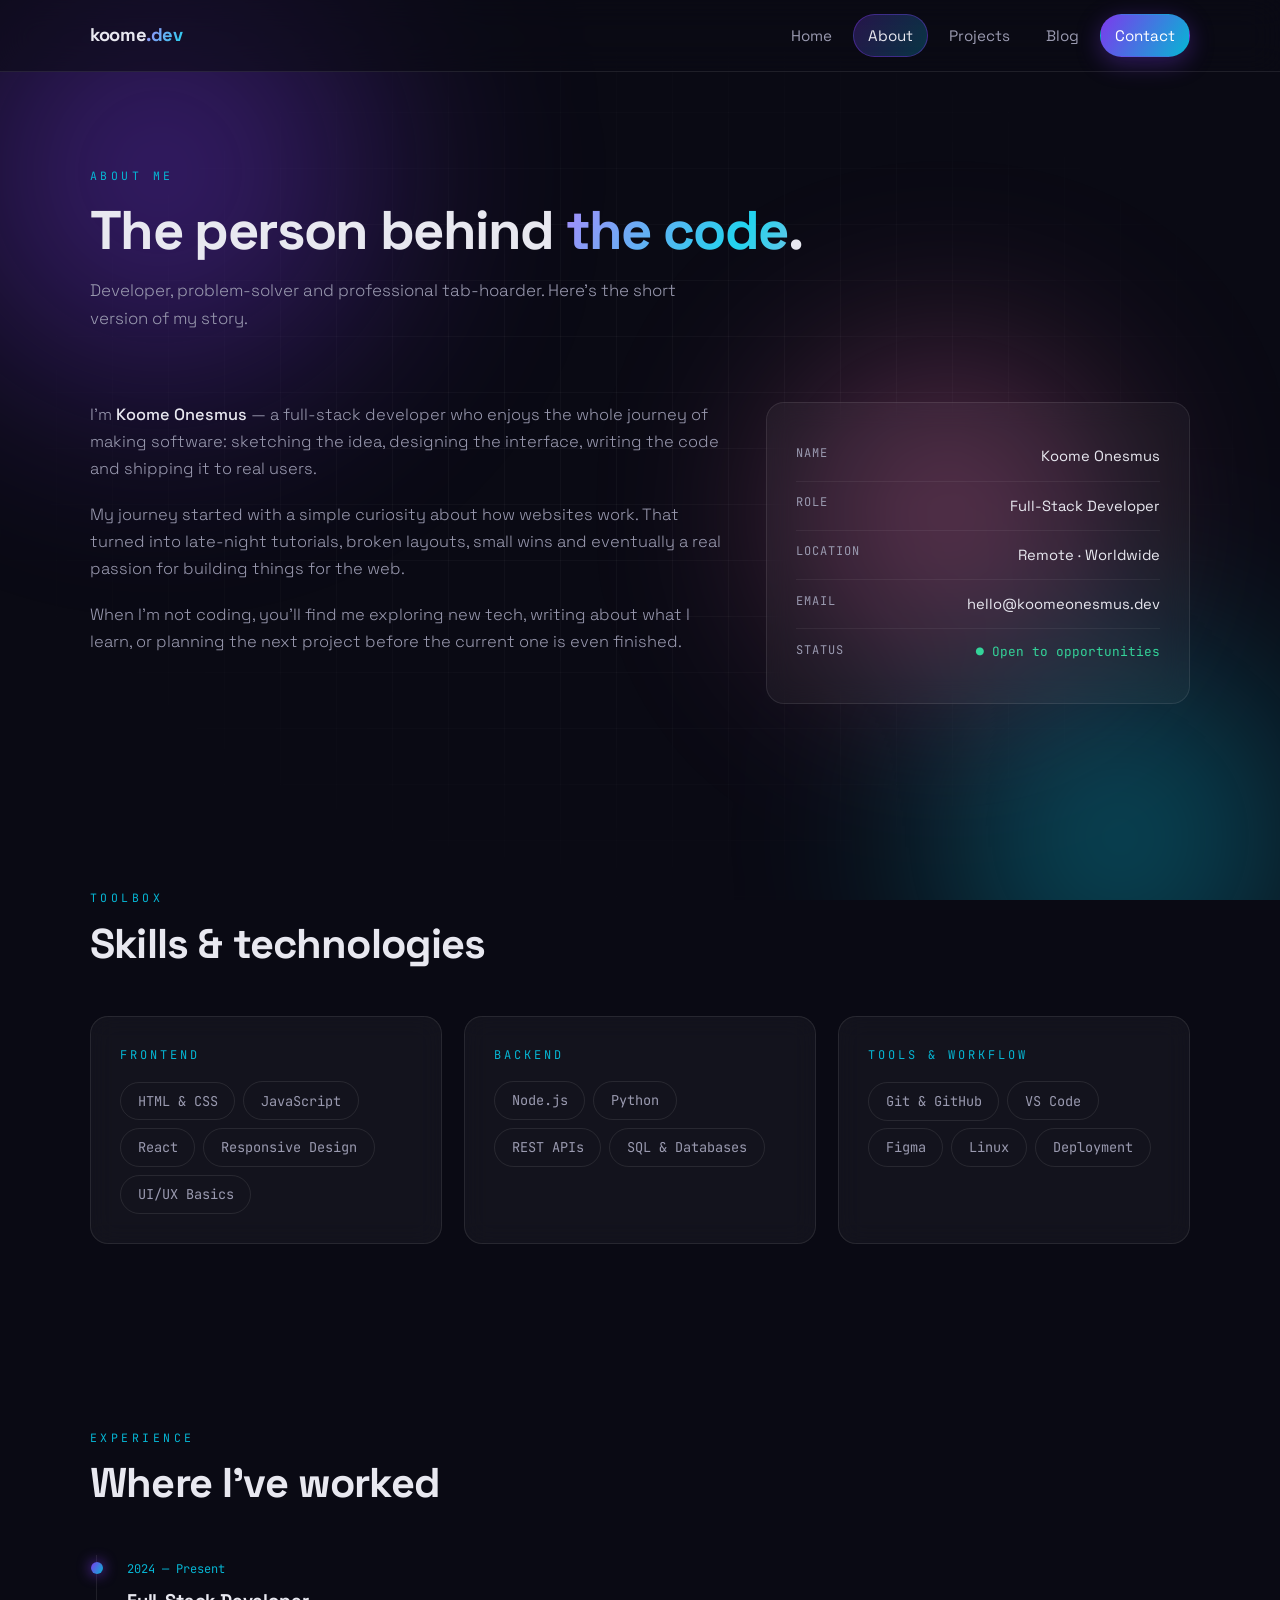
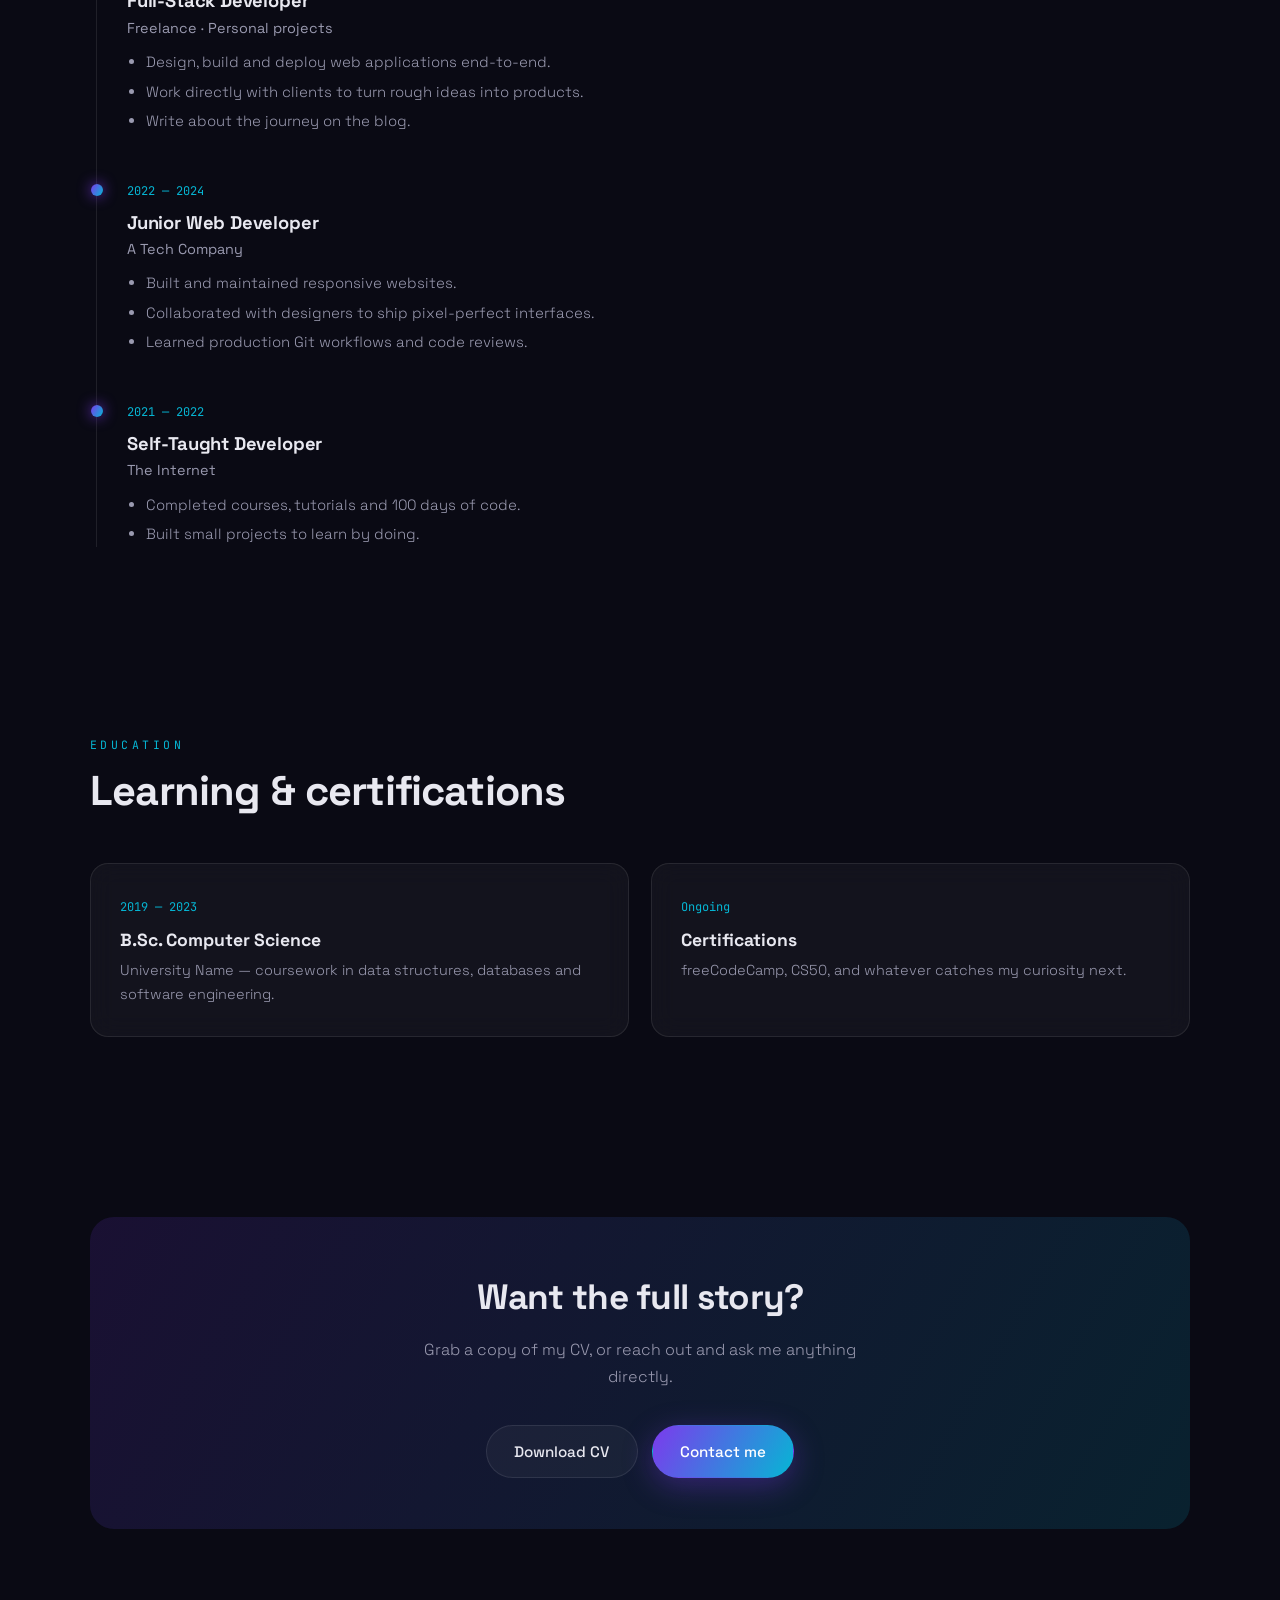
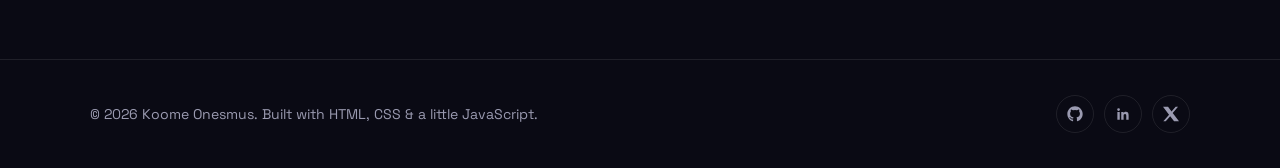
==== about.html @ 8b4f364a "add portfolio site: home, about/cv, projects, blog, contact" ====
<!DOCTYPE html>
<html lang="en">
<head>
  <meta charset="UTF-8">
  <meta name="viewport" content="width=device-width, initial-scale=1.0">
  <title>About — Koome Onesmus</title>
  <meta name="description" content="About Koome Onesmus — bio, skills, experience and education.">
  <link rel="icon" href="data:image/svg+xml,<svg xmlns='http://www.w3.org/2000/svg' viewBox='0 0 100 100'><defs><linearGradient id='g' x1='0' y1='0' x2='1' y2='1'><stop offset='0' stop-color='%237c3aed'/><stop offset='1' stop-color='%2306b6d4'/></linearGradient></defs><rect width='100' height='100' rx='22' fill='url(%23g)'/><text x='50' y='68' font-size='52' font-family='monospace' font-weight='bold' text-anchor='middle' fill='white'>K</text></svg>">
  <link rel="preconnect" href="https://fonts.googleapis.com">
  <link rel="preconnect" href="https://fonts.gstatic.com" crossorigin>
  <link href="https://fonts.googleapis.com/css2?family=Space+Grotesk:wght@300;500;700&family=JetBrains+Mono:wght@400;700&display=swap" rel="stylesheet">
  <link rel="stylesheet" href="css/style.css">
</head>
<body>

  <div class="scroll-progress" id="scrollProgress"></div>

  <div class="bg-decor">
    <div class="blob b1"></div>
    <div class="blob b2"></div>
    <div class="blob b3"></div>
    <div class="grid-overlay"></div>
  </div>

  <header class="site-nav">
    <div class="nav-inner">
      <a href="index.html" class="logo">koome<span>.dev</span></a>
      <nav class="nav-links" id="navLinks">
        <a href="index.html">Home</a>
        <a href="about.html">About</a>
        <a href="projects.html">Projects</a>
        <a href="blog.html">Blog</a>
        <a href="contact.html" class="nav-cta">Contact</a>
      </nav>
      <button class="nav-toggle" id="navToggle" aria-label="Toggle menu">
        <span></span><span></span><span></span>
      </button>
    </div>
  </header>

  <main>

    <section class="page-hero">
      <div class="container">
        <span class="kicker">About me</span>
        <h1>The person behind <span class="gradient-text">the code</span>.</h1>
        <p>Developer, problem-solver and professional tab-hoarder. Here's the short version of my story.</p>
      </div>
    </section>

    <!-- BIO + QUICK FACTS -->
    <section class="section" style="padding-top: 40px;">
      <div class="container">
        <div class="about-grid">
          <div class="about-bio reveal">
            <!-- EDIT: replace with your own story -->
            <p>I'm <strong>Koome Onesmus</strong> — a full-stack developer who enjoys the whole journey of making software: sketching the idea, designing the interface, writing the code and shipping it to real users.</p>
            <p>My journey started with a simple curiosity about how websites work. That turned into late-night tutorials, broken layouts, small wins and eventually a real passion for building things for the web.</p>
            <p>When I'm not coding, you'll find me exploring new tech, writing about what I learn, or planning the next project before the current one is even finished.</p>
          </div>
          <div class="card reveal">
            <!-- EDIT: update your quick facts -->
            <ul class="facts">
              <li><span class="label">Name</span><span class="value">Koome Onesmus</span></li>
              <li><span class="label">Role</span><span class="value">Full-Stack Developer</span></li>
              <li><span class="label">Location</span><span class="value">Remote · Worldwide</span></li>
              <li><span class="label">Email</span><span class="value">hello@koomeonesmus.dev</span></li>
              <li><span class="label">Status</span><span class="value status">● Open to opportunities</span></li>
            </ul>
          </div>
        </div>
      </div>
    </section>

    <!-- SKILLS -->
    <section class="section">
      <div class="container">
        <div class="section-head reveal">
          <span class="kicker">Toolbox</span>
          <h2>Skills &amp; technologies</h2>
        </div>
        <!-- EDIT: adjust to your real stack -->
        <div class="card-grid">
          <div class="card reveal">
            <div class="skill-group">
              <h3>Frontend</h3>
              <div class="chip-row">
                <span class="chip chip-lg">HTML &amp; CSS</span>
                <span class="chip chip-lg">JavaScript</span>
                <span class="chip chip-lg">React</span>
                <span class="chip chip-lg">Responsive Design</span>
                <span class="chip chip-lg">UI/UX Basics</span>
              </div>
            </div>
          </div>
          <div class="card reveal">
            <div class="skill-group">
              <h3>Backend</h3>
              <div class="chip-row">
                <span class="chip chip-lg">Node.js</span>
                <span class="chip chip-lg">Python</span>
                <span class="chip chip-lg">REST APIs</span>
                <span class="chip chip-lg">SQL &amp; Databases</span>
              </div>
            </div>
          </div>
          <div class="card reveal">
            <div class="skill-group">
              <h3>Tools &amp; Workflow</h3>
              <div class="chip-row">
                <span class="chip chip-lg">Git &amp; GitHub</span>
                <span class="chip chip-lg">VS Code</span>
                <span class="chip chip-lg">Figma</span>
                <span class="chip chip-lg">Linux</span>
                <span class="chip chip-lg">Deployment</span>
              </div>
            </div>
          </div>
        </div>
      </div>
    </section>

    <!-- EXPERIENCE -->
    <section class="section">
      <div class="container">
        <div class="section-head reveal">
          <span class="kicker">Experience</span>
          <h2>Where I've worked</h2>
        </div>
        <!-- EDIT: replace with your real roles, dates and wins -->
        <div class="timeline reveal">
          <div class="timeline-item">
            <time>2024 — Present</time>
            <h3>Full-Stack Developer</h3>
            <p class="place">Freelance · Personal projects</p>
            <ul>
              <li>Design, build and deploy web applications end-to-end.</li>
              <li>Work directly with clients to turn rough ideas into products.</li>
              <li>Write about the journey on the blog.</li>
            </ul>
          </div>
          <div class="timeline-item">
            <time>2022 — 2024</time>
            <h3>Junior Web Developer</h3>
            <p class="place">A Tech Company</p>
            <ul>
              <li>Built and maintained responsive websites.</li>
              <li>Collaborated with designers to ship pixel-perfect interfaces.</li>
              <li>Learned production Git workflows and code reviews.</li>
            </ul>
          </div>
          <div class="timeline-item">
            <time>2021 — 2022</time>
            <h3>Self-Taught Developer</h3>
            <p class="place">The Internet</p>
            <ul>
              <li>Completed courses, tutorials and 100 days of code.</li>
              <li>Built small projects to learn by doing.</li>
            </ul>
          </div>
        </div>
      </div>
    </section>

    <!-- EDUCATION -->
    <section class="section">
      <div class="container">
        <div class="section-head reveal">
          <span class="kicker">Education</span>
          <h2>Learning &amp; certifications</h2>
        </div>
        <!-- EDIT: your real degrees and certificates -->
        <div class="edu-grid">
          <div class="card edu-card reveal">
            <time>2019 — 2023</time>
            <h3>B.Sc. Computer Science</h3>
            <p>University Name — coursework in data structures, databases and software engineering.</p>
          </div>
          <div class="card edu-card reveal">
            <time>Ongoing</time>
            <h3>Certifications</h3>
            <p>freeCodeCamp, CS50, and whatever catches my curiosity next.</p>
          </div>
        </div>
      </div>
    </section>

    <!-- CTA -->
    <section class="section">
      <div class="container">
        <div class="cta-card reveal">
          <h2>Want the full story?</h2>
          <p>Grab a copy of my CV, or reach out and ask me anything directly.</p>
          <div class="hero-cta" style="justify-content: center;">
            <!-- EDIT: link your real CV file here, e.g. href="cv.pdf" -->
            <a href="#" class="btn btn-ghost">Download CV</a>
            <a href="contact.html" class="btn btn-primary">Contact me</a>
          </div>
        </div>
      </div>
    </section>

  </main>

  <footer class="site-footer">
    <div class="container footer-inner">
      <p>© <span id="year">2026</span> Koome Onesmus. Built with HTML, CSS &amp; a little JavaScript.</p>
      <!-- EDIT: replace # with your real profile links -->
      <div class="socials">
        <a href="#" aria-label="GitHub"><svg viewBox="0 0 24 24"><path d="M12 .5C5.65.5.5 5.65.5 12c0 5.08 3.29 9.39 7.86 10.91.58.11.79-.25.79-.56 0-.27-.01-1.17-.02-2.12-3.2.7-3.87-1.36-3.87-1.36-.52-1.33-1.28-1.68-1.28-1.68-1.04-.71.08-.7.08-.7 1.15.08 1.76 1.19 1.76 1.19 1.03 1.75 2.69 1.25 3.34.95.1-.75.4-1.25.72-1.54-2.55-.29-5.23-1.28-5.23-5.68 0-1.26.45-2.28 1.19-3.09-.12-.29-.52-1.46.11-3.05 0 0 .97-.31 3.18 1.18a11 11 0 0 1 5.79 0c2.2-1.49 3.17-1.18 3.17-1.18.63 1.59.23 2.76.11 3.05.74.81 1.19 1.83 1.19 3.09 0 4.41-2.69 5.38-5.25 5.67.41.35.77 1.04.77 2.1 0 1.52-.01 2.74-.01 3.11 0 .3.2.67.8.55C20.21 21.39 23.5 17.08 23.5 12 23.5 5.65 18.35.5 12 .5z"/></svg></a>
        <a href="#" aria-label="LinkedIn"><svg viewBox="0 0 24 24"><path d="M20.45 20.45h-3.55v-5.57c0-1.33-.03-3.04-1.85-3.04-1.85 0-2.14 1.45-2.14 2.94v5.67H9.36V9h3.41v1.56h.05c.47-.9 1.63-1.85 3.36-1.85 3.59 0 4.25 2.36 4.25 5.43v6.31zM5.34 7.43a2.06 2.06 0 1 1 0-4.12 2.06 2.06 0 0 1 0 4.12zM7.12 20.45H3.56V9h3.56v11.45z"/></svg></a>
        <a href="#" aria-label="X (Twitter)"><svg viewBox="0 0 24 24"><path d="M18.9 1.15h3.68l-8.04 9.19L24 22.85h-7.41l-5.8-7.58-6.64 7.58H.47l8.6-9.83L0 1.15h7.59l5.24 6.93 6.07-6.93z"/></svg></a>
      </div>
    </div>
  </footer>

  <script src="js/main.js"></script>
</body>
</html>
---- css/style.css ----
/* ============================================================
   Koome Onesmus — Portfolio
   Dark & modern design system: aurora background, glass cards
   ============================================================ */

:root {
  --bg: #0a0a14;
  --bg-soft: #10101d;
  --surface: rgba(255, 255, 255, 0.04);
  --border: rgba(255, 255, 255, 0.09);
  --accent-1: #7c3aed;
  --accent-2: #06b6d4;
  --accent-3: #f472b6;
  --text: #e8e8f0;
  --muted: #9a9ab0;
  --nav-h: 72px;
  --radius: 18px;
  --font-body: 'Space Grotesk', sans-serif;
  --font-mono: 'JetBrains Mono', monospace;
}

* { margin: 0; padding: 0; box-sizing: border-box; }

html { scroll-behavior: smooth; }

body {
  background: var(--bg);
  color: var(--text);
  font-family: var(--font-body);
  line-height: 1.65;
  overflow-x: hidden;
  min-height: 100vh;
}

img { max-width: 100%; display: block; }
a { color: inherit; text-decoration: none; }
ul { list-style: none; }

.container { width: min(1100px, 92%); margin-inline: auto; }
.section { padding: 90px 0; }
.hidden { display: none !important; }

/* ---------- Background decorations ---------- */

.bg-decor {
  position: fixed;
  inset: 0;
  z-index: -1;
  overflow: hidden;
  pointer-events: none;
}

.blob {
  position: absolute;
  border-radius: 50%;
  filter: blur(90px);
  opacity: 0.5;
  animation: drift 20s ease-in-out infinite alternate;
}
.b1 {
  width: 55vmax; height: 55vmax;
  top: -20%; left: -15%;
  background: radial-gradient(circle, var(--accent-1), transparent 65%);
}
.b2 {
  width: 45vmax; height: 45vmax;
  bottom: -25%; right: -10%;
  background: radial-gradient(circle, var(--accent-2), transparent 65%);
  animation-delay: -6s;
  animation-duration: 24s;
}
.b3 {
  width: 38vmax; height: 38vmax;
  top: 30%; left: 55%;
  background: radial-gradient(circle, var(--accent-3), transparent 65%);
  animation-delay: -12s;
  animation-duration: 28s;
}

@keyframes drift {
  from { transform: translate(0, 0) scale(1) rotate(0deg); }
  to   { transform: translate(8vmax, -6vmax) scale(1.25) rotate(40deg); }
}

.grid-overlay {
  position: absolute;
  inset: 0;
  background-image:
    linear-gradient(rgba(255, 255, 255, 0.03) 1px, transparent 1px),
    linear-gradient(90deg, rgba(255, 255, 255, 0.03) 1px, transparent 1px);
  background-size: 56px 56px;
  mask-image: radial-gradient(ellipse at center, black 25%, transparent 75%);
  -webkit-mask-image: radial-gradient(ellipse at center, black 25%, transparent 75%);
}

/* ---------- Scroll progress bar ---------- */

.scroll-progress {
  position: fixed;
  top: 0; left: 0;
  height: 3px;
  width: 0%;
  background: linear-gradient(90deg, var(--accent-1), var(--accent-2), var(--accent-3));
  z-index: 1000;
}

/* ---------- Navigation ---------- */

.site-nav {
  position: fixed;
  top: 0; left: 0; right: 0;
  height: var(--nav-h);
  z-index: 900;
  background: rgba(10, 10, 20, 0.6);
  backdrop-filter: blur(16px);
  -webkit-backdrop-filter: blur(16px);
  border-bottom: 1px solid var(--border);
}

.nav-inner {
  height: 100%;
  display: flex;
  align-items: center;
  justify-content: space-between;
  width: min(1100px, 92%);
  margin-inline: auto;
}

.logo {
  font-weight: 700;
  font-size: 1.15rem;
  letter-spacing: -0.02em;
}
.logo span {
  background: linear-gradient(120deg, #a78bfa, #22d3ee);
  -webkit-background-clip: text;
  background-clip: text;
  color: transparent;
}

.nav-links { display: flex; gap: 6px; align-items: center; }

.nav-links a {
  padding: 8px 14px;
  border-radius: 999px;
  color: var(--muted);
  font-size: 0.95rem;
  transition: color 0.25s, background 0.25s, border-color 0.25s;
  border: 1px solid transparent;
}
.nav-links a:hover {
  color: var(--text);
  background: rgba(255, 255, 255, 0.06);
}
.nav-links a.active {
  color: var(--text);
  background: linear-gradient(120deg, rgba(124, 58, 237, 0.25), rgba(6, 182, 212, 0.25));
  border-color: rgba(124, 58, 237, 0.4);
}
.nav-links a.nav-cta {
  color: #fff;
  background: linear-gradient(120deg, var(--accent-1), var(--accent-2));
  box-shadow: 0 6px 24px rgba(124, 58, 237, 0.35);
}
.nav-links a.nav-cta:hover { transform: translateY(-1px); }

.nav-toggle {
  display: none;
  flex-direction: column;
  gap: 5px;
  background: none;
  border: none;
  cursor: pointer;
  padding: 8px;
}
.nav-toggle span {
  width: 22px;
  height: 2px;
  background: var(--text);
  border-radius: 2px;
  transition: transform 0.3s, opacity 0.3s;
}
.nav-toggle.open span:nth-child(1) { transform: translateY(7px) rotate(45deg); }
.nav-toggle.open span:nth-child(2) { opacity: 0; }
.nav-toggle.open span:nth-child(3) { transform: translateY(-7px) rotate(-45deg); }

/* ---------- Typography helpers ---------- */

.kicker {
  font-family: var(--font-mono);
  font-size: 0.72rem;
  letter-spacing: 0.3em;
  text-transform: uppercase;
  color: var(--accent-2);
}

.gradient-text {
  background: linear-gradient(120deg, #a78bfa, #22d3ee, #f9a8d4, #a78bfa);
  background-size: 250% auto;
  -webkit-background-clip: text;
  background-clip: text;
  color: transparent;
  animation: shine 6s linear infinite;
}

@keyframes shine {
  to { background-position: 250% center; }
}

.cursor {
  display: inline-block;
  width: 0.55ch;
  color: var(--accent-2);
  animation: blink 1s step-end infinite;
}

@keyframes blink { 50% { opacity: 0; } }

.section-head { margin-bottom: 48px; }
.section-head .kicker { display: inline-block; margin-bottom: 0.8rem; }
.section-head h2 {
  font-size: clamp(1.8rem, 4vw, 2.6rem);
  letter-spacing: -0.02em;
  line-height: 1.15;
}
.section-head p {
  color: var(--muted);
  max-width: 640px;
  margin-top: 0.6rem;
  font-weight: 300;
}
.section-head.row {
  display: flex;
  align-items: flex-end;
  justify-content: space-between;
  gap: 1rem;
  flex-wrap: wrap;
}
.view-all {
  font-family: var(--font-mono);
  font-size: 0.85rem;
  color: var(--accent-2);
  transition: color 0.25s;
}
.view-all:hover { color: var(--text); }

/* ---------- Buttons ---------- */

.btn {
  display: inline-flex;
  align-items: center;
  gap: 0.5rem;
  padding: 0.8rem 1.7rem;
  border-radius: 999px;
  font-family: var(--font-body);
  font-weight: 500;
  font-size: 0.95rem;
  border: 1px solid transparent;
  cursor: pointer;
  transition: transform 0.25s, box-shadow 0.25s, border-color 0.25s;
}
.btn-primary {
  background: linear-gradient(120deg, var(--accent-1), var(--accent-2));
  color: #fff;
  box-shadow: 0 8px 30px rgba(124, 58, 237, 0.35);
}
.btn-primary:hover {
  transform: translateY(-2px);
  box-shadow: 0 12px 40px rgba(6, 182, 212, 0.4);
}
.btn-ghost {
  border-color: var(--border);
  color: var(--text);
  background: var(--surface);
}
.btn-ghost:hover {
  border-color: rgba(124, 58, 237, 0.5);
  transform: translateY(-2px);
}

/* ---------- Cards & grids ---------- */

.card {
  background: var(--surface);
  border: 1px solid var(--border);
  border-radius: var(--radius);
  padding: 1.8rem;
  backdrop-filter: blur(12px);
  -webkit-backdrop-filter: blur(12px);
  transition: transform 0.35s, border-color 0.35s, box-shadow 0.35s;
}
.card:hover {
  transform: translateY(-6px);
  border-color: rgba(124, 58, 237, 0.45);
  box-shadow: 0 20px 60px rgba(0, 0, 0, 0.45);
}

.card-grid {
  display: grid;
  grid-template-columns: repeat(auto-fit, minmax(280px, 1fr));
  gap: 22px;
}

.chip {
  font-family: var(--font-mono);
  font-size: 0.7rem;
  padding: 4px 11px;
  border-radius: 999px;
  border: 1px solid var(--border);
  color: var(--muted);
  white-space: nowrap;
}

/* ---------- Hero (home) ---------- */

.hero {
  min-height: 100vh;
  display: flex;
  align-items: center;
  padding-top: calc(var(--nav-h) + 20px);
  position: relative;
}

.hero-badge {
  display: inline-block;
  font-family: var(--font-mono);
  font-size: 0.72rem;
  letter-spacing: 0.25em;
  text-transform: uppercase;
  color: var(--accent-2);
  border: 1px solid rgba(6, 182, 212, 0.35);
  border-radius: 999px;
  padding: 0.45rem 1.2rem;
  margin-bottom: 1.6rem;
}

.hero h1 {
  font-size: clamp(2.6rem, 7vw, 4.6rem);
  line-height: 1.06;
  letter-spacing: -0.03em;
  font-weight: 700;
}

.type-line {
  font-size: clamp(1.4rem, 3.5vw, 2.1rem);
  font-weight: 500;
  margin-top: 0.6rem;
  min-height: 1.4em;
}

.hero .lead {
  color: var(--muted);
  font-size: clamp(1.05rem, 2vw, 1.25rem);
  font-weight: 300;
  max-width: 580px;
  margin-top: 1.2rem;
}

.hero-cta {
  display: flex;
  gap: 14px;
  margin-top: 2.2rem;
  flex-wrap: wrap;
}

.hero-stats {
  display: flex;
  gap: 2.8rem;
  margin-top: 3.4rem;
  flex-wrap: wrap;
}
.stat b {
  display: block;
  font-size: 1.7rem;
  letter-spacing: -0.02em;
  background: linear-gradient(120deg, #a78bfa, #22d3ee);
  -webkit-background-clip: text;
  background-clip: text;
  color: transparent;
}
.stat span {
  color: var(--muted);
  font-size: 0.85rem;
}

/* ---------- Page hero (subpages) ---------- */

.page-hero {
  padding: calc(var(--nav-h) + 90px) 0 30px;
}
.page-hero h1 {
  font-size: clamp(2.2rem, 5.5vw, 3.4rem);
  letter-spacing: -0.03em;
  line-height: 1.1;
  margin-top: 0.8rem;
}
.page-hero p {
  color: var(--muted);
  font-weight: 300;
  max-width: 620px;
  margin-top: 1rem;
  font-size: 1.05rem;
}

/* ---------- Project cards ---------- */

.project-thumb {
  height: 150px;
  border-radius: 12px;
  border: 1px solid var(--border);
  display: flex;
  align-items: center;
  justify-content: center;
  font-family: var(--font-mono);
  font-size: 2.6rem;
  font-weight: 700;
  color: rgba(255, 255, 255, 0.92);
  margin-bottom: 1.3rem;
}
.t1 { background: linear-gradient(135deg, rgba(124, 58, 237, 0.35), rgba(6, 182, 212, 0.25)); }
.t2 { background: linear-gradient(135deg, rgba(6, 182, 212, 0.35), rgba(244, 114, 182, 0.25)); }
.t3 { background: linear-gradient(135deg, rgba(244, 114, 182, 0.35), rgba(124, 58, 237, 0.25)); }
.t4 { background: linear-gradient(135deg, rgba(34, 211, 238, 0.3), rgba(124, 58, 237, 0.3)); }
.t5 { background: linear-gradient(135deg, rgba(167, 139, 250, 0.35), rgba(6, 182, 212, 0.25)); }
.t6 { background: linear-gradient(135deg, rgba(249, 168, 212, 0.3), rgba(34, 211, 238, 0.25)); }

.project-card h3 { font-size: 1.2rem; letter-spacing: -0.01em; }
.project-card p {
  color: var(--muted);
  font-size: 0.93rem;
  font-weight: 300;
  margin: 0.6rem 0 1.1rem;
}
.chip-row {
  display: flex;
  flex-wrap: wrap;
  gap: 8px;
}
.project-links {
  display: flex;
  gap: 1.2rem;
  margin-top: 1.2rem;
}
.project-links a {
  font-family: var(--font-mono);
  font-size: 0.8rem;
  color: var(--accent-2);
  transition: color 0.25s;
}
.project-links a:hover { color: var(--text); }

.filters {
  display: flex;
  gap: 10px;
  flex-wrap: wrap;
  margin-bottom: 40px;
}
.filter-btn {
  font-family: var(--font-mono);
  font-size: 0.78rem;
  padding: 8px 18px;
  border-radius: 999px;
  border: 1px solid var(--border);
  background: var(--surface);
  color: var(--muted);
  cursor: pointer;
  transition: color 0.25s, border-color 0.25s, background 0.25s;
}
.filter-btn:hover { color: var(--text); }
.filter-btn.active {
  color: #fff;
  border-color: transparent;
  background: linear-gradient(120deg, var(--accent-1), var(--accent-2));
}

/* ---------- Blog ---------- */

.post-meta {
  display: flex;
  align-items: center;
  gap: 0.8rem;
  font-family: var(--font-mono);
  font-size: 0.72rem;
  color: var(--muted);
  margin-bottom: 0.8rem;
}
.post-meta .dot { color: var(--accent-3); }

.post-card h3 { font-size: 1.25rem; letter-spacing: -0.01em; line-height: 1.3; }
.post-card p {
  color: var(--muted);
  font-size: 0.93rem;
  font-weight: 300;
  margin: 0.6rem 0 1.1rem;
}
.post-card .read-more {
  font-family: var(--font-mono);
  font-size: 0.8rem;
  color: var(--accent-2);
}

.featured-post { padding: 2.4rem; margin-bottom: 22px; }
.featured-post h3 { font-size: clamp(1.4rem, 3vw, 1.8rem); letter-spacing: -0.02em; }

.subscribe {
  margin-top: 60px;
  text-align: center;
  padding: 2.8rem 2rem;
  background: linear-gradient(120deg, rgba(124, 58, 237, 0.12), rgba(6, 182, 212, 0.12));
}
.subscribe h3 { font-size: 1.4rem; letter-spacing: -0.01em; }
.subscribe p { color: var(--muted); font-size: 0.92rem; margin: 0.5rem 0 1.4rem; }
.subscribe form {
  display: flex;
  gap: 10px;
  justify-content: center;
  flex-wrap: wrap;
}
.subscribe input {
  min-width: 260px;
  background: rgba(10, 10, 20, 0.6);
  border: 1px solid var(--border);
  border-radius: 999px;
  padding: 0.8rem 1.3rem;
  color: var(--text);
  font: inherit;
  font-size: 0.92rem;
  outline: none;
  transition: border-color 0.25s;
}
.subscribe input:focus { border-color: var(--accent-2); }

/* ---------- About / CV ---------- */

.about-grid {
  display: grid;
  grid-template-columns: 1.2fr 0.8fr;
  gap: 40px;
  align-items: start;
}
.about-bio p {
  color: var(--muted);
  font-weight: 300;
  margin-bottom: 1.2rem;
  font-size: 1.02rem;
}
.about-bio p strong { color: var(--text); font-weight: 500; }

.facts li {
  display: flex;
  justify-content: space-between;
  gap: 1rem;
  padding: 0.75rem 0;
  border-bottom: 1px solid rgba(255, 255, 255, 0.06);
  font-size: 0.92rem;
}
.facts li:last-child { border-bottom: none; }
.facts .label {
  font-family: var(--font-mono);
  font-size: 0.75rem;
  color: var(--muted);
  text-transform: uppercase;
  letter-spacing: 0.08em;
}
.facts .value { text-align: right; }
.facts .status {
  color: #34d399;
  font-family: var(--font-mono);
  font-size: 0.8rem;
}

.skill-group { margin-bottom: 2.2rem; }
.skill-group:last-child { margin-bottom: 0; }
.skill-group h3 {
  font-family: var(--font-mono);
  font-size: 0.75rem;
  font-weight: 400;
  text-transform: uppercase;
  letter-spacing: 0.25em;
  color: var(--accent-2);
  margin-bottom: 1rem;
}
.chip-lg {
  font-size: 0.85rem;
  padding: 0.45rem 1.05rem;
  transition: border-color 0.25s, color 0.25s, transform 0.25s;
}
.chip-lg:hover {
  border-color: rgba(124, 58, 237, 0.5);
  color: var(--text);
  transform: translateY(-2px);
}

.timeline {
  position: relative;
  border-left: 1px solid var(--border);
  padding-left: 30px;
  margin-left: 6px;
}
.timeline-item {
  position: relative;
  padding-bottom: 2.4rem;
}
.timeline-item:last-child { padding-bottom: 0; }
.timeline-item::before {
  content: '';
  position: absolute;
  left: -36.5px;
  top: 7px;
  width: 12px;
  height: 12px;
  border-radius: 50%;
  background: linear-gradient(120deg, var(--accent-1), var(--accent-2));
  box-shadow: 0 0 14px rgba(124, 58, 237, 0.9);
}
.timeline-item time {
  font-family: var(--font-mono);
  font-size: 0.75rem;
  color: var(--accent-2);
}
.timeline-item h3 {
  font-size: 1.15rem;
  margin-top: 0.3rem;
  letter-spacing: -0.01em;
}
.timeline-item .place { color: var(--muted); font-size: 0.9rem; }
.timeline-item ul {
  margin-top: 0.6rem;
  list-style: disc;
  padding-left: 1.2rem;
  color: var(--muted);
  font-size: 0.93rem;
  font-weight: 300;
}
.timeline-item ul li { margin-bottom: 0.3rem; }

.edu-grid {
  display: grid;
  grid-template-columns: repeat(auto-fit, minmax(260px, 1fr));
  gap: 22px;
}
.edu-card time {
  font-family: var(--font-mono);
  font-size: 0.75rem;
  color: var(--accent-2);
}
.edu-card h3 { font-size: 1.1rem; margin-top: 0.4rem; }
.edu-card p { color: var(--muted); font-size: 0.9rem; font-weight: 300; margin-top: 0.3rem; }

/* ---------- Contact ---------- */

.contact-grid {
  display: grid;
  grid-template-columns: repeat(auto-fit, minmax(240px, 1fr));
  gap: 22px;
  margin-bottom: 60px;
}
.contact-card {
  display: flex;
  align-items: center;
  gap: 1.1rem;
}
.contact-card .icon {
  flex: 0 0 46px;
  width: 46px;
  height: 46px;
  border-radius: 13px;
  display: flex;
  align-items: center;
  justify-content: center;
  background: linear-gradient(135deg, rgba(124, 58, 237, 0.3), rgba(6, 182, 212, 0.25));
  border: 1px solid var(--border);
  color: var(--accent-2);
}
.contact-card .icon svg { width: 20px; height: 20px; }
.contact-card h3 { font-size: 0.98rem; }
.contact-card p, .contact-card a.value {
  color: var(--muted);
  font-size: 0.88rem;
  font-family: var(--font-mono);
}
.contact-card a.value:hover { color: var(--accent-2); }

.form-card { max-width: 680px; }
.field { margin-bottom: 1.3rem; }
.field label {
  display: block;
  font-family: var(--font-mono);
  font-size: 0.72rem;
  text-transform: uppercase;
  letter-spacing: 0.2em;
  color: var(--muted);
  margin-bottom: 0.55rem;
}
.field input,
.field textarea {
  width: 100%;
  background: rgba(255, 255, 255, 0.03);
  border: 1px solid var(--border);
  border-radius: 12px;
  padding: 0.85rem 1.05rem;
  color: var(--text);
  font: inherit;
  font-size: 0.95rem;
  outline: none;
  transition: border-color 0.25s, box-shadow 0.25s;
  resize: vertical;
}
.field input:focus,
.field textarea:focus {
  border-color: var(--accent-2);
  box-shadow: 0 0 0 3px rgba(6, 182, 212, 0.12);
}

/* ---------- CTA band & footer ---------- */

.cta-card {
  text-align: center;
  padding: 3.2rem 2rem;
  border-radius: 24px;
  background: linear-gradient(120deg, rgba(124, 58, 237, 0.14), rgba(6, 182, 212, 0.14));
}
.cta-card h2 {
  font-size: clamp(1.6rem, 3.5vw, 2.2rem);
  letter-spacing: -0.02em;
}
.cta-card p {
  color: var(--muted);
  max-width: 480px;
  margin: 0.7rem auto 1.8rem;
  font-weight: 300;
}

.site-footer {
  border-top: 1px solid var(--border);
  padding: 2.2rem 0;
  margin-top: 40px;
}
.footer-inner {
  display: flex;
  align-items: center;
  justify-content: space-between;
  gap: 1rem;
  flex-wrap: wrap;
  color: var(--muted);
  font-size: 0.88rem;
}
.socials { display: flex; gap: 10px; }
.socials a {
  width: 38px;
  height: 38px;
  border-radius: 50%;
  border: 1px solid var(--border);
  display: flex;
  align-items: center;
  justify-content: center;
  color: var(--muted);
  transition: color 0.25s, border-color 0.25s, transform 0.25s;
}
.socials a:hover {
  color: var(--text);
  border-color: var(--accent-2);
  transform: translateY(-2px);
}
.socials svg { width: 16px; height: 16px; fill: currentColor; }

/* ---------- Reveal on scroll ---------- */

.reveal {
  opacity: 0;
  transform: translateY(26px);
  transition: opacity 0.7s ease, transform 0.7s cubic-bezier(0.22, 1, 0.36, 1);
}
.reveal.visible {
  opacity: 1;
  transform: none;
}

@media (prefers-reduced-motion: reduce) {
  .reveal { opacity: 1; transform: none; transition: none; }
  .blob, .gradient-text, .cursor { animation: none; }
  html { scroll-behavior: auto; }
}

/* ---------- Responsive ---------- */

@media (max-width: 860px) {
  .about-grid { grid-template-columns: 1fr; }
}

@media (max-width: 760px) {
  .section { padding: 70px 0; }

  .nav-toggle { display: flex; }

  .nav-links {
    position: fixed;
    top: var(--nav-h);
    left: 0;
    right: 0;
    flex-direction: column;
    align-items: stretch;
    gap: 4px;
    padding: 1rem 4%;
    background: rgba(10, 10, 20, 0.95);
    backdrop-filter: blur(20px);
    -webkit-backdrop-filter: blur(20px);
    border-bottom: 1px solid var(--border);
    transform: translateY(-130%);
    transition: transform 0.35s ease;
    z-index: 890;
  }
  .nav-links.open { transform: none; }
  .nav-links a { text-align: center; padding: 12px; }
  .nav-links a.nav-cta { margin-top: 6px; }

  .hero { min-height: auto; padding-bottom: 80px; }
  .hero-stats { gap: 1.8rem; }

  .footer-inner { justify-content: center; text-align: center; }
}
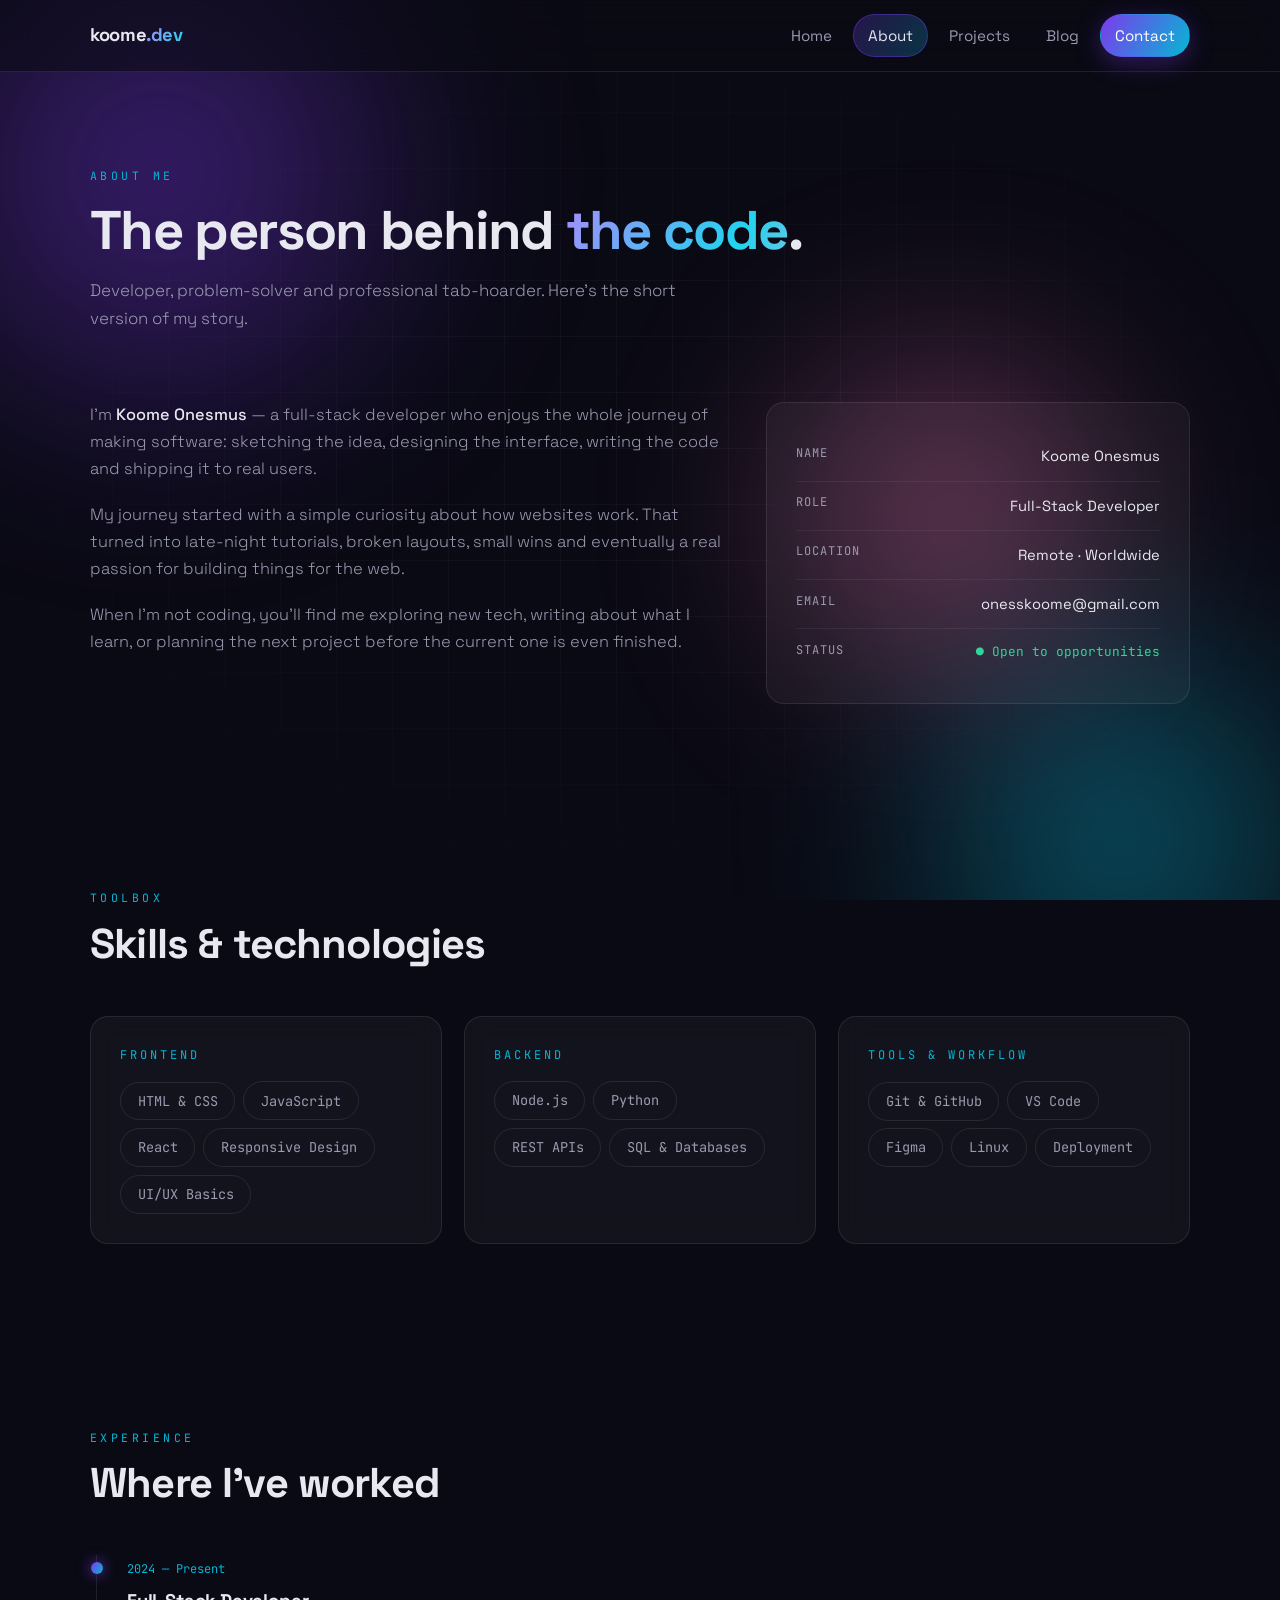
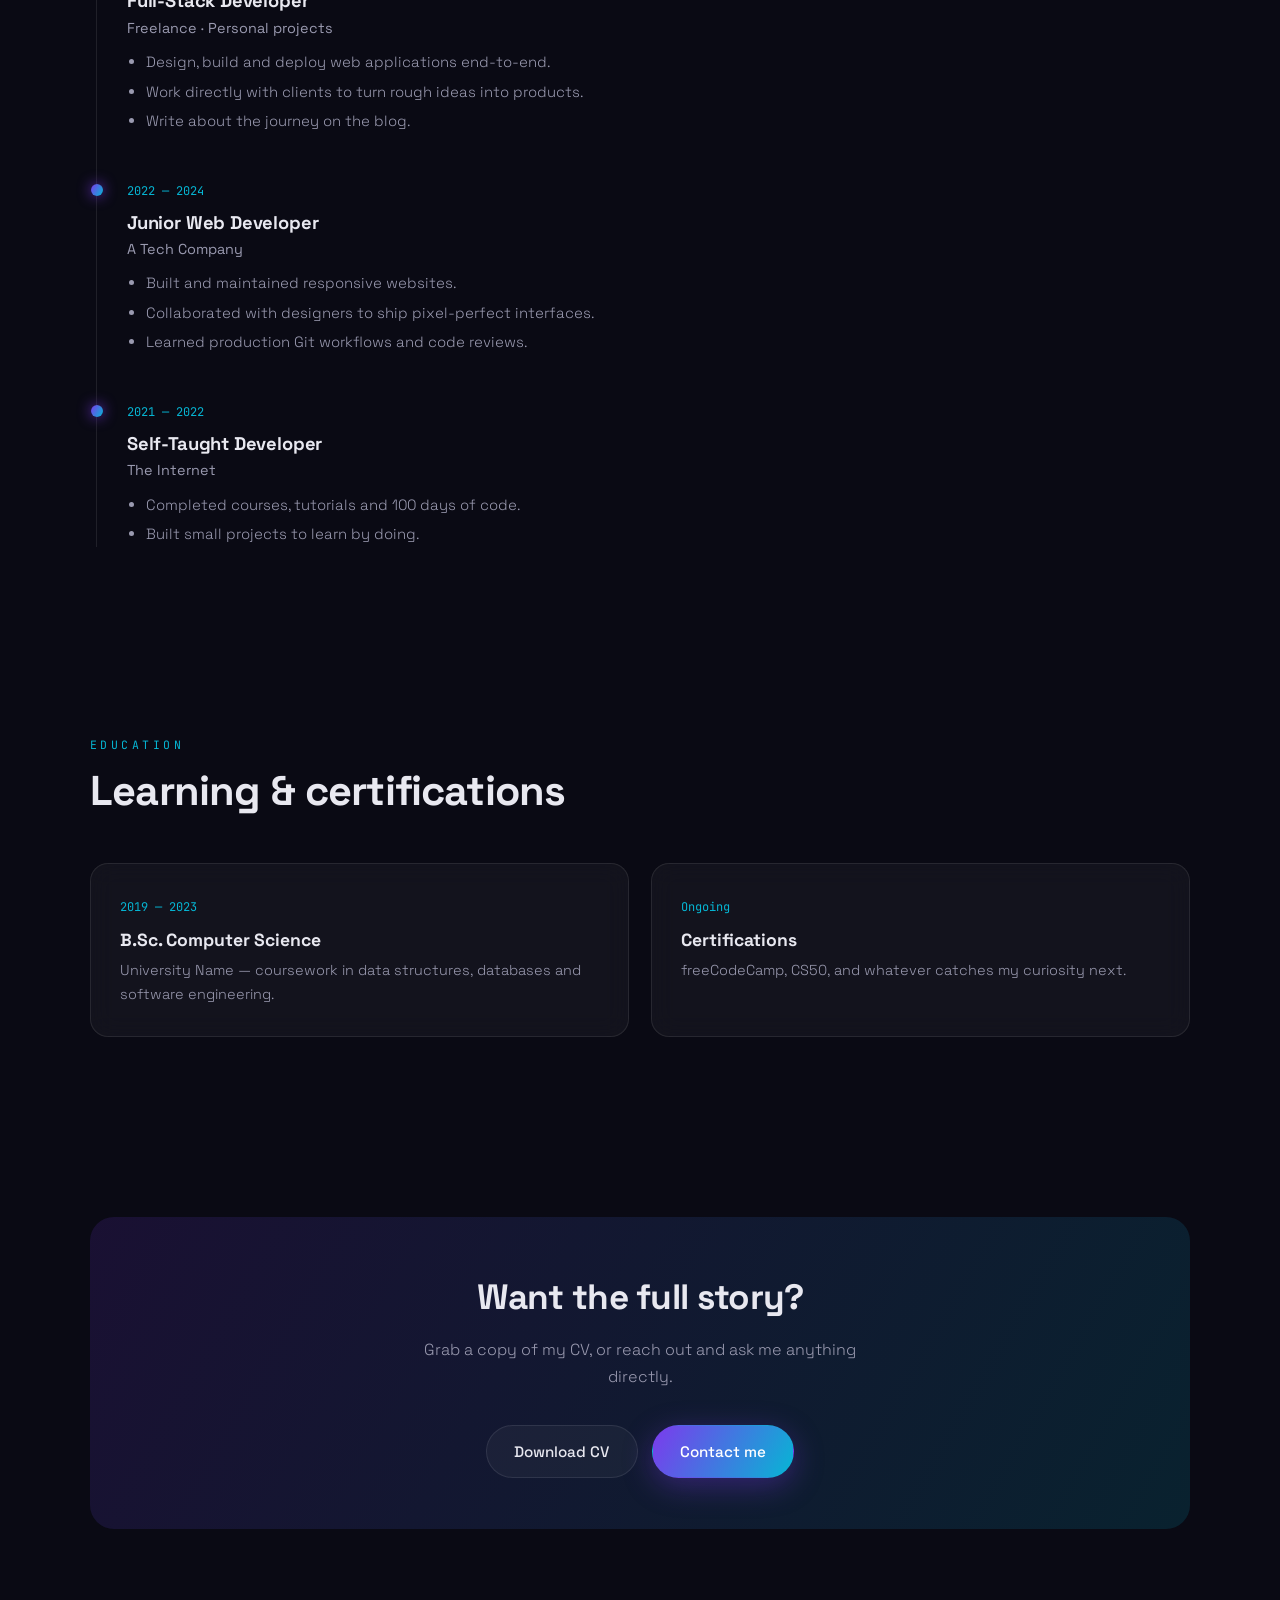
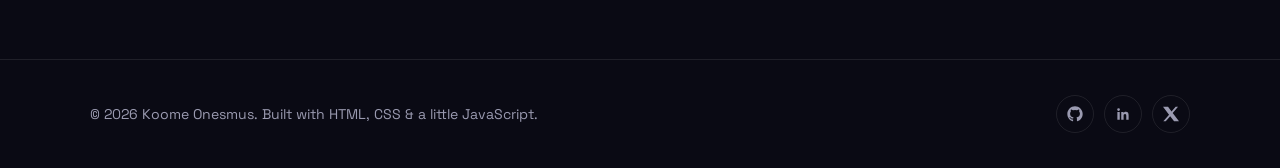
==== commit 7152b943: "update contact email to onesskoome@gmail.com" ====
--- a/about.html
+++ b/about.html
@@ -64,7 +64,7 @@
               <li><span class="label">Name</span><span class="value">Koome Onesmus</span></li>
               <li><span class="label">Role</span><span class="value">Full-Stack Developer</span></li>
               <li><span class="label">Location</span><span class="value">Remote · Worldwide</span></li>
-              <li><span class="label">Email</span><span class="value">hello@koomeonesmus.dev</span></li>
+              <li><span class="label">Email</span><span class="value">onesskoome@gmail.com</span></li>
               <li><span class="label">Status</span><span class="value status">● Open to opportunities</span></li>
             </ul>
           </div>
